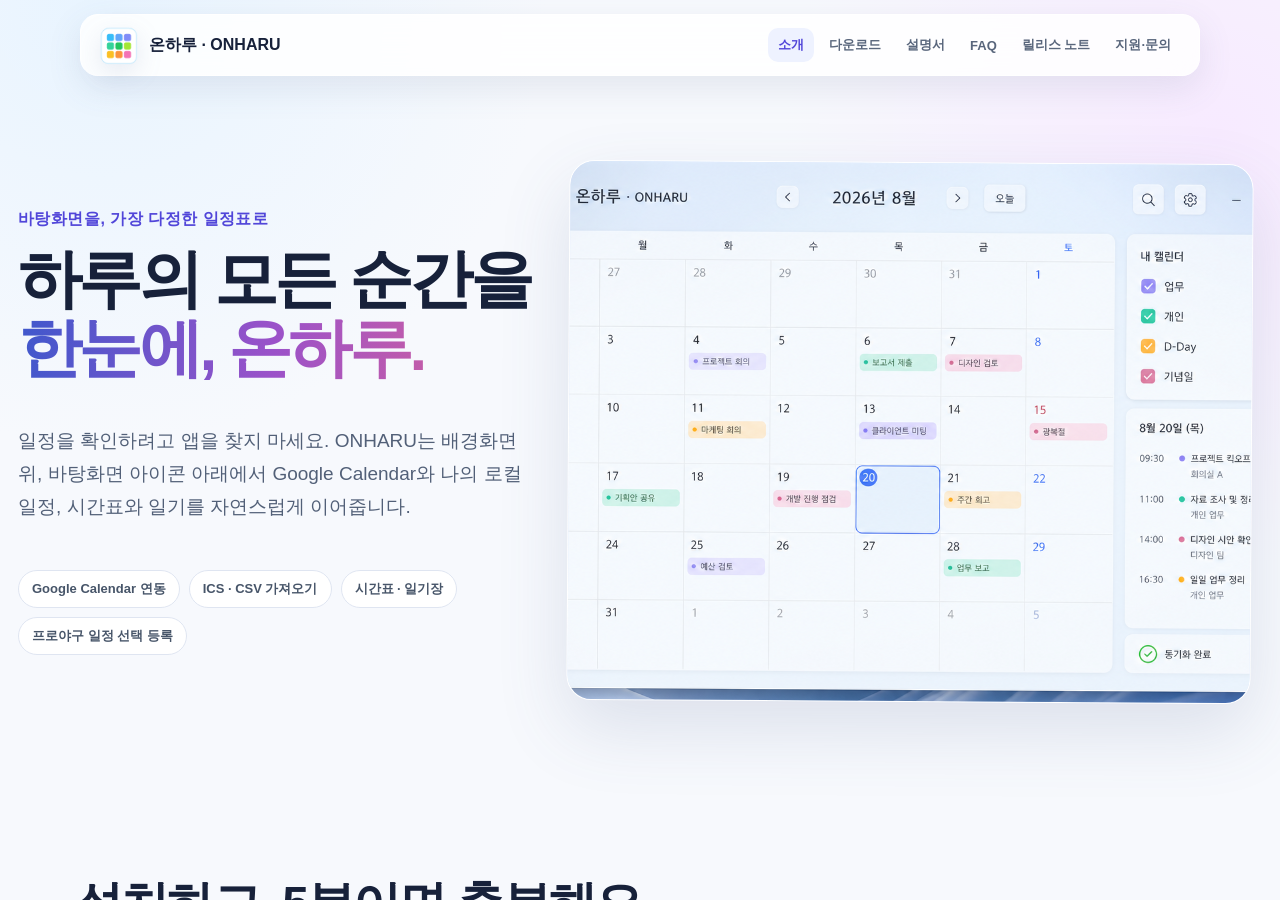
==== Distribution/index.html @ 2a44786f "Release ONHARU 2.2.4" ====
<!doctype html>
<html lang="ko">
  <head>
    <meta charset="utf-8" />
    <meta name="viewport" content="width=device-width,initial-scale=1" />
    <title>온하루 ONHARU — 바탕화면에서 시작하는 나의 하루</title>
    <meta
      name="description"
      content="바탕화면 달력, Google Calendar 동기화, Todo, 반복 일정, D-Day, 기념일, 시간표와 일기장을 한 화면에서 관리하는 ONHARU 2.2.1"
    />
    <style>
      :root {
        --ink: #17213a;
        --muted: #667085;
        --line: #dfe5f1;
        --indigo: #5146d9;
        --violet: #8665df;
        --sky: #e9f4ff;
        --pink: #fff0f6;
        --mint: #e9fbf4;
        --paper: #f7f9fd;
      }
      * {
        box-sizing: border-box;
      }
      html {
        scroll-behavior: smooth;
      }
      body {
        margin: 0;
        font-family: "Pretendard", "Noto Sans KR", "Segoe UI", sans-serif;
        color: var(--ink);
        background: radial-gradient(circle at 8% 0, #e8f4ff 0, transparent 30%),
          radial-gradient(circle at 95% 15%, #f7eaff 0, transparent 30%),
          var(--paper);
      }
      a {
        color: inherit;
      }
      .wrap {
        width: min(1120px, calc(100% - 36px));
        margin: auto;
      }
      .nav {
        height: 72px;
        display: flex;
        align-items: center;
        justify-content: space-between;
      }
      .brand {
        display: flex;
        gap: 11px;
        align-items: center;
        font-weight: 850;
      }
      .logo {
        display: grid;
        grid-template-columns: repeat(3, 7px);
        gap: 3px;
        padding: 9px;
        border: 1px solid #ccd8ea;
        border-radius: 13px;
        background: #fff;
        box-shadow: 0 8px 24px #6574a018;
      }
      .logo i {
        width: 7px;
        height: 7px;
        border-radius: 3px;
        background: var(--indigo);
      }
      .logo i:nth-child(2n) {
        background: #52b8c8;
      }
      .logo i:nth-child(3n) {
        background: #ef7ca4;
      }
      .logo i:nth-child(5) {
        background: #f7c34a;
      }
      .nav small {
        color: var(--muted);
        font-weight: 650;
      }
      .hero {
        padding: 72px 0 88px;
        display: grid;
        grid-template-columns: 1fr 0.92fr;
        gap: 55px;
        align-items: center;
      }
      .eyebrow {
        color: var(--indigo);
        font-weight: 800;
        letter-spacing: 0.03em;
      }
      .hero h1 {
        font-size: clamp(40px, 5vw, 64px);
        line-height: 1.08;
        letter-spacing: -0.055em;
        margin: 15px 0 22px;
      }
      .headline-line {
        display: block;
        white-space: nowrap;
      }
      .headline-line.accent {
        background: linear-gradient(95deg, #3f58cc, #9b52c9, #dc6395);
        -webkit-background-clip: text;
        color: transparent;
      }
      .hero p {
        font-size: 19px;
        line-height: 1.75;
        color: #526078;
        max-width: 620px;
      }
      .chips {
        display: flex;
        flex-wrap: wrap;
        gap: 9px;
        margin-top: 28px;
      }
      .chip {
        padding: 9px 13px;
        background: #fff;
        border: 1px solid var(--line);
        border-radius: 999px;
        color: #475569;
        font-size: 13px;
        font-weight: 700;
      }
      .calendar {
        padding: 18px;
        background: #f8fbffcc;
        border: 1px solid #fff;
        border-radius: 28px;
        box-shadow: 0 28px 70px #4f5d8a28;
        transform: rotate(1deg);
      }
      .cal-head {
        display: flex;
        justify-content: space-between;
        align-items: center;
        padding: 8px 6px 16px;
        font-weight: 850;
      }
      .dots {
        display: flex;
        gap: 6px;
      }
      .dots i {
        width: 8px;
        height: 8px;
        border-radius: 50%;
        background: #7dd3c7;
      }
      .grid {
        display: grid;
        grid-template-columns: repeat(7, 1fr);
        gap: 5px;
      }
      .grid b,
      .day {
        min-height: 38px;
        padding: 7px;
        border-radius: 9px;
        text-align: center;
        font-size: 11px;
      }
      .grid b {
        min-height: auto;
        color: #61708b;
      }
      .day {
        background: #fff;
        border: 1px solid #e8edf5;
        text-align: left;
        color: #5a6578;
      }
      .day em {
        display: block;
        margin-top: 7px;
        padding: 4px;
        border-radius: 5px;
        background: #dff4ee;
        color: #317263;
        font-style: normal;
        white-space: nowrap;
        overflow: hidden;
      }
      .day.hot {
        outline: 2px solid #e971a4;
        background: #fff4f8;
      }
      .section {
        padding: 82px 0;
      }
      .section h2 {
        font-size: clamp(30px, 4vw, 48px);
        letter-spacing: -0.04em;
        margin: 0 0 12px;
      }
      .lead {
        color: var(--muted);
        font-size: 17px;
        margin: 0 0 34px;
      }
      .features {
        display: grid;
        grid-template-columns: repeat(3, 1fr);
        gap: 16px;
      }
      .card {
        background: #ffffffc9;
        border: 1px solid #fff;
        border-radius: 20px;
        padding: 25px;
        box-shadow: 0 12px 32px #53618412;
      }
      .card .icon {
        font-size: 24px;
      }
      .card h3 {
        margin: 15px 0 8px;
        font-size: 18px;
      }
      .card p {
        margin: 0;
        color: #637087;
        line-height: 1.65;
        font-size: 14px;
      }
      .wide {
        grid-column: span 2;
        background: linear-gradient(135deg, #eef2ff, #f9f0ff);
      }
      .compare {
        display: grid;
        grid-template-columns: repeat(4, 1fr);
        gap: 12px;
      }
      .stat {
        padding: 24px 18px;
        border: 1px solid var(--line);
        background: #fff;
        border-radius: 17px;
      }
      .stat strong {
        display: block;
        font-size: 25px;
        color: var(--indigo);
      }
      .stat span {
        color: var(--muted);
        font-size: 13px;
      }
      .privacy {
        background: #17213a;
        color: #fff;
        border-radius: 28px;
        padding: 42px;
        display: grid;
        grid-template-columns: 1fr 1fr;
        gap: 35px;
      }
      .privacy p {
        color: #c5cee0;
        line-height: 1.75;
      }
      .privacy ul {
        margin: 0;
        padding-left: 20px;
        line-height: 2;
        color: #e3e8f3;
      }
      .cta {
        text-align: center;
        padding: 95px 0;
      }
      .cta h2 {
        font-size: 42px;
        margin: 0 0 13px;
      }
      .cta p {
        color: var(--muted);
      }
      .cta-links {
        display: flex;
        justify-content: center;
        gap: 10px;
        margin-top: 25px;
      }
      .cta-links a {
        padding: 12px 18px;
        border: 1px solid var(--line);
        border-radius: 13px;
        background: #fff;
        color: #4b5870;
        font-size: 14px;
        font-weight: 800;
        text-decoration: none;
      }
      .cta-links a.primary {
        border-color: transparent;
        background: linear-gradient(95deg, #5146d9, #8061db);
        color: #fff;
        box-shadow: 0 10px 28px #5146d933;
      }
      footer {
        padding: 25px 0 40px;
        border-top: 1px solid var(--line);
        color: #7a869b;
        font-size: 12px;
        display: flex;
        justify-content: space-between;
      }
      @media (max-width: 820px) {
        .hero {
          grid-template-columns: 1fr;
          padding-top: 35px;
        }
        .features {
          grid-template-columns: 1fr;
        }
        .wide {
          grid-column: auto;
        }
        .compare {
          grid-template-columns: 1fr 1fr;
        }
        .privacy {
          grid-template-columns: 1fr;
        }
        .nav small {
          display: none;
        }
      }
      @media (max-width: 480px) {
        .compare {
          grid-template-columns: 1fr;
        }
        .hero h1 {
          font-size: clamp(30px, 10vw, 34px);
        }
        .hero p {
          font-size: 16px;
        }
        .cta h2 {
          font-size: 34px;
        }
        .cta-links {
          flex-direction: column;
        }
      }
    </style>
    <style>
      .navlinks {
        display: flex;
        gap: 7px;
        align-items: center;
      }
      .navlinks a {
        padding: 8px 12px;
        border-radius: 10px;
        color: #59667c;
        font-size: 13px;
        font-weight: 750;
        text-decoration: none;
      }
      .navlinks a:hover,
      .navlinks a[aria-current="page"] {
        background: #fff;
        color: var(--indigo);
        box-shadow: 0 5px 18px #53618412;
      }
      .hero {
        width: min(1380px, calc(100% - 36px));
        min-height: 540px;
        grid-template-columns: 0.72fr 1.28fr;
        gap: 38px;
        align-items: stretch;
      }
      .hero > div:first-child {
        display: flex;
        flex-direction: column;
        justify-content: center;
      }
      .calendar.app-preview {
        height: 100%;
        min-height: 540px;
        margin: 0;
        padding: 0;
        overflow: hidden;
        background: #dfeafe;
        border-radius: 25px;
        transform: rotate(0.35deg);
      }
      .app-preview img {
        display: block;
        width: 100%;
        height: 100%;
        object-fit: cover;
        object-position: center 52%;
        transform: scale(1.14);
      }
      .journey {
        display: grid;
        grid-template-columns: repeat(4, 1fr);
        gap: 12px;
        margin: 0 auto 18px;
      }
      .journey article {
        padding: 20px;
        border: 1px solid #fff;
        border-radius: 18px;
        background: #ffffffc9;
        box-shadow: 0 10px 28px #5361840e;
      }
      .journey b {
        display: block;
        color: var(--indigo);
        font-size: 12px;
      }
      .journey strong {
        display: block;
        margin: 7px 0 5px;
      }
      .journey span {
        color: var(--muted);
        font-size: 13px;
        line-height: 1.55;
      }
      .journey-link {
        margin: 18px 0 0;
        text-align: right;
      }
      .journey-link a {
        color: var(--indigo);
        font-size: 13px;
        font-weight: 800;
      }
      .visitor-counter {
        display: inline-flex;
        align-items: center;
        gap: 8px;
        margin-left: auto;
        padding: 7px 11px;
        border: 1px solid #dfe5f1;
        border-radius: 999px;
        background: #fff;
        color: #68758b;
        white-space: nowrap;
      }
      .visitor-counter strong {
        color: #5146d9;
      }
      .visitor-counter[hidden] {
        display: none;
      }
      @media (max-width: 980px) {
        .hero {
          min-height: 0;
          grid-template-columns: 1fr;
          width: min(1120px, calc(100% - 36px));
        }
        .calendar.app-preview {
          height: auto;
          min-height: 0;
          aspect-ratio: 1.56;
          transform: none;
        }
        .app-preview img {
          height: 100%;
        }
        .journey {
          grid-template-columns: 1fr 1fr;
        }
      }
      @media (max-width: 620px) {
        .nav {
          height: auto;
          padding: 16px 0;
          align-items: flex-start;
        }
        .navlinks {
          flex-wrap: wrap;
          justify-content: flex-end;
          max-width: 250px;
        }
        .navlinks a {
          padding: 7px 8px;
        }
        .calendar.app-preview {
          border-radius: 20px;
        }
        .app-preview img {
          transform: scale(1.1);
        }
        .journey {
          grid-template-columns: 1fr;
        }
        .visitor-counter {
          margin-left: 0;
        }
      }
    </style>
    <style>
      .plans-intro{text-align:center}.plans-intro .status{display:inline-flex;margin-top:14px;padding:8px 13px;border:1px solid #d9ddfb;border-radius:999px;background:#f1f0ff;color:#5146d9;font-size:13px;font-weight:850}.plans{display:grid;grid-template-columns:1fr 1fr;gap:18px;margin-top:24px}.plan{padding:30px;border:1px solid #fff;border-radius:25px;background:#ffffffdd;box-shadow:0 18px 48px #53618416}.plan.plus{background:linear-gradient(145deg,#eef2ff,#faf1ff)}.plan h3{margin:10px 0 8px;font-size:28px}.plan p{margin:0 0 18px;color:var(--muted);line-height:1.65}.plan ul{margin:0;padding:0;list-style:none}.plan li{position:relative;padding:10px 0 10px 27px;border-top:1px solid #e7ebf4;line-height:1.5}.plan li:before{content:'✓';position:absolute;left:2px;color:#32a475;font-weight:900}.plan.plus li:before{color:var(--indigo)}.plan-tag{display:inline-flex;padding:6px 10px;border-radius:999px;background:#eaf8f2;color:#208566;font-size:12px;font-weight:850}.plus .plan-tag{background:#e8e7ff;color:#5146d9}.plan-principles{display:grid;grid-template-columns:repeat(3,1fr);gap:14px;margin-top:18px}.plan-principles article{padding:23px;border:1px solid #fff;border-radius:19px;background:#ffffffc9}.plan-principles strong{display:block;margin-bottom:8px}.plan-principles span{color:var(--muted);font-size:14px;line-height:1.65}@media(max-width:760px){.plans,.plan-principles{grid-template-columns:1fr}}
    </style>
    <link rel="stylesheet" href="ONHARU-SITE.css" />
  </head>
  <body>
    <header class="site-header">
      <div class="site-header-inner">
        <a class="site-brand" href="ONHARU-FEATURES.html"
          ><img class="site-logo" src="onharu-icon.png" alt="" />온하루 ·
          ONHARU</a
        >
        <nav class="site-nav" aria-label="주요 메뉴">
          <a href="ONHARU-FEATURES.html" aria-current="page">소개</a
          ><a href="ONHARU-DOWNLOAD.html">다운로드</a
          ><a href="ONHARU-GUIDE.html">설명서</a
          ><a href="ONHARU-FAQ.html">FAQ</a
          ><a href="ONHARU-RELEASES.html">릴리스 노트</a
          ><a href="ONHARU-SUPPORT.html">지원·문의</a>
        </nav>
      </div>
    </header>
    <div class="site-scroll">
      <main>
        <section class="wrap hero">
          <div>
            <div class="eyebrow">바탕화면을, 가장 다정한 일정표로</div>
            <h1>
              <span class="headline-line">하루의 모든 순간을</span
              ><span class="headline-line accent">한눈에, 온하루.</span>
            </h1>
            <p>
              일정을 확인하려고 앱을 찾지 마세요. ONHARU는 배경화면 위, 바탕화면
              아이콘 아래에서 Google Calendar와 나의 로컬 일정, 시간표와 일기를
              자연스럽게 이어줍니다.
            </p>
            <div class="chips">
              <span class="chip">Google Calendar 연동</span
              ><span class="chip">ICS · CSV 가져오기</span
              ><span class="chip">시간표 · 일기장</span
              ><span class="chip">프로야구 일정 선택 등록</span>
            </div>
          </div>
          <figure class="calendar app-preview">
            <img
              src="onharu-app-preview.png"
              alt="월간 달력과 일정 상세 영역이 함께 보이는 ONHARU 전체 앱 화면"
            />
          </figure>
        </section>
        <section class="section">
          <div class="wrap">
            <h2>설치하고, 5분이면 충분해요.</h2>
            <p class="lead">
              복잡한 가입 없이 내 바탕화면에 맞춰 바로 시작합니다.
            </p>
            <div class="journey">
              <article>
                <b>STEP 1</b><strong>설치하기</strong
                ><span
                  >일반 사용자에게는 추천 표시가 있는 설치판이 알맞습니다.</span
                >
              </article>
              <article>
                <b>STEP 2</b><strong>자리 잡기</strong
                ><span>위치 조정에서 달력의 크기와 위치를 맞춥니다.</span>
              </article>
              <article>
                <b>STEP 3</b><strong>고정하기</strong
                ><span>고정됨으로 바꾸면 바탕화면 아이콘 아래에 놓입니다.</span>
              </article>
              <article>
                <b>STEP 4</b><strong>일정 시작하기</strong
                ><span>로컬 일정부터 쓰고 필요할 때 Google을 연결합니다.</span>
              </article>
            </div>
            <p class="journey-link">
              <a href="ONHARU-GUIDE.html">처음부터 차근차근 보기 →</a>
            </p>
          </div>
        </section>
        <section id="features" class="section">
          <div class="wrap">
            <h2>하루를 정리하는 기능을 한곳에.</h2>
            <p class="lead">
              복잡한 기능은 단정하게, 중요한 정보는 놓치지 않게.
            </p>
            <div class="features">
              <article class="card wide">
                <div class="icon">☁</div>
                <h3>Google Calendar와 로컬 일정, 한 화면에서</h3>
                <p>
                  연동이 필요한 일정은 Google Calendar로, 개인적인 업무·개인
                  일정은 내 PC에 보관합니다. 동기화가 지연된 일정도 안전하게
                  대기 상태로 남깁니다.
                </p>
              </article>
              <article class="card">
                <div class="icon">✓</div>
                <h3>완료되는 Todo</h3>
                <p>
                  일정과 할 일을 완료 체크로 관리하고, 미완료 Todo 자동 이월을
                  선택할 수 있습니다. Google Tasks 연동은 필요할 때만 켭니다.
                </p>
              </article>
              <article class="card">
                <div class="icon">↻</div>
                <h3>세밀한 반복 일정</h3>
                <p>
                  매일·평일·선택 요일·매월·매년은 물론 같은 주차의 요일과 휴일을
                  고려한 반복 일정까지 등록합니다.
                </p>
              </article>
              <article class="card">
                <div class="icon">★</div>
                <h3>D-Day와 기념일</h3>
                <p>
                  시험과 마감은 D-Day로, 생일과 결혼기념일은 전용 기념일 카드로
                  나누어 보여줍니다.
                </p>
              </article>
              <article class="card">
                <div class="icon">▦</div>
                <h3>열어 두고 쓰는 시간표</h3>
                <p>
                  독립된 시간표 창을 원하는 위치에 두고 달력과 함께 사용합니다.
                  요일·교시·시간과 글자 크기도 바꿀 수 있습니다.
                </p>
              </article>
              <article class="card">
                <div class="icon">✎</div>
                <h3>날짜에 남기는 일기</h3>
                <p>
                  달력의 날짜에서 바로 일기를 쓰고, 나의 일기장에서
                  검색·정렬하며 차분하게 다시 읽을 수 있습니다.
                </p>
              </article>
              <article class="card">
                <div class="icon">⚾</div>
                <h3>원하는 프로야구 경기만 일정으로</h3>
                <p>
                  선택 기능을 켜고 월별 KBO 일정을 불러온 뒤, 보고 싶은 경기만
                  골라 로컬 ‘야구’ 달력에 추가합니다.
                </p>
              </article>
              <article class="card">
                <div class="icon">◫</div>
                <h3>나에게 맞는 달력</h3>
                <p>
                  1~6주 범위, 시작 요일, 주차, 음력, 24절기, 쉬는 날과 표시
                  색상을 선택하고 필요할 때 인쇄합니다.
                </p>
              </article>
              <article class="card wide">
                <div class="icon">⇄</div>
                <h3>가져오기·내보내기와 안전한 정리</h3>
                <p>
                  JSON 백업·복원, 다른 달력용 ICS, Excel용 CSV를 지원합니다.
                  가져올 항목과 삭제할 일정을 먼저 확인하며, 삭제 전에는 복구용
                  안전 백업을 자동으로 남깁니다.
                </p>
              </article>
            </div>
          </div>
        </section>
        <section id="free-plus" class="section">
          <div class="wrap">
            <div class="plans-intro"><h2>기본은 편안하게, 연결은 필요한 만큼.</h2><p class="lead">하나의 ONHARU에서 로컬 기능은 계속 무료로 사용하고, Google 연결이 필요할 때 Plus를 선택하는 방향으로 준비하고 있습니다.</p><span class="status">ONHARU Plus 준비 중 · 가격과 출시일은 추후 안내</span></div>
            <div class="plans"><article class="plan"><span class="plan-tag">계속 무료</span><h3>ONHARU Free</h3><p>내 PC에서 가볍고 안전하게 사용하는 기본 경험입니다.</p><ul><li>로컬 일정·Todo·반복 일정</li><li>D-Day·기념일·일기장·시간표</li><li>프로야구 일정과 검색·알림</li><li>백업·복원과 JSON·ICS·CSV 교환</li><li>스킨·표시 범위 등 사용자 설정</li></ul></article><article class="plan plus"><span class="plan-tag">연간 구독 준비 중</span><h3>ONHARU Plus</h3><p>여러 기기와 Google Calendar를 함께 쓰는 분을 위한 연결 기능입니다.</p><ul><li>Google Calendar 계정 연결</li><li>여러 Google 캘린더 선택</li><li>일정 양방향·자동 동기화</li><li>미동기화 일정 안전 보관과 재시도</li><li>Free의 모든 로컬 기능 포함</li></ul></article></div>
            <div class="plan-principles"><article><strong>앱과 설치 파일은 하나</strong><span>별도 프로그램이 아니라 같은 ONHARU에서 권한만 자연스럽게 전환됩니다.</span></article><article><strong>구독이 끝나도 데이터 유지</strong><span>Google 동기화만 멈추며 PC의 로컬 일정과 기존 데이터는 삭제되지 않습니다.</span></article><article><strong>아직 판매 전</strong><span>가격·결제 방법·출시 일정은 충분히 검증한 뒤 홈페이지에서 안내합니다.</span></article></div>
          </div>
        </section>
        <section class="section">
          <div class="wrap">
            <div class="compare">
              <div class="stat">
                <strong>2가지</strong><span>이동 가능 · 바탕화면 고정</span>
              </div>
              <div class="stat">
                <strong>1~6주</strong><span>사용자 지정 달력 범위</span>
              </div>
              <div class="stat">
                <strong>3가지</strong><span>JSON · ICS · CSV 데이터 형식</span>
              </div>
              <div class="stat">
                <strong>기본 무료</strong><span>현재 광고 없이 제공</span>
              </div>
            </div>
          </div>
        </section>
        <section class="wrap privacy">
          <div>
            <h2>내 일정의 주인은 나입니다.</h2>
            <p>
              ONHARU 로컬 일정은 내 PC에 저장되고, Google 일정은 Google
              Calendar에서 관리됩니다. 서로 다른 출처를 분명하게 보여주고
              내보내기 범위도 구분합니다.
            </p>
          </div>
          <ul>
            <li>로컬 JSON 백업과 복원</li>
            <li>Google 일정 원본 보존</li>
            <li>읽기 전용 캘린더 보호</li>
            <li>현재 광고 없는 기본 기능</li>
          </ul>
        </section>
        <section class="wrap cta">
          <h2>오늘을 여는 가장 빠른 방법.</h2>
          <p>Windows 바탕화면에서 ONHARU 2.2.1을 만나보세요.</p>
          <div class="cta-links">
            <a class="primary" href="ONHARU-DOWNLOAD.html">다운로드</a
            ><a href="ONHARU-GUIDE.html">사용설명서</a
            ><a href="ONHARU-FAQ.html">자주 묻는 질문</a>
          </div>
        </section>
      </main>
      <footer class="site-footer">
        <div class="site-footer-inner">
          <span>MADE BY JUAN.HJLEE · ONHARU</span
          ><span class="site-footer-meta"
            ><a href="ONHARU-TERMS.html">이용약관</a><span>·</span>
            <a href="ONHARU-PRIVACY.html">개인정보처리방침</a><span>·</span
            ><span>© 2026 ONHARU</span></span
          ><span id="visitor-counter" class="visitor-counter" hidden
            >누적 방문 <strong id="visitor-total">0</strong><span>·</span>오늘
            <strong id="visitor-today">0</strong></span
          >
        </div>
      </footer>
    </div>
    <script>
      fetch("visit.gif?v=" + Date.now(), { cache: "no-store" }).catch(() => {});
      fetch("counter.json?v=" + Date.now(), { cache: "no-store" })
        .then((r) => (r.ok ? r.json() : Promise.reject()))
        .then((c) => {
          document.querySelector("#visitor-total").textContent = Number(
            c.total || 0,
          ).toLocaleString("ko-KR");
          document.querySelector("#visitor-today").textContent = Number(
            c.today || 0,
          ).toLocaleString("ko-KR");
          document.querySelector("#visitor-counter").hidden = false;
        })
        .catch(() => {});
    </script>
  </body>
</html>
---- Distribution/ONHARU-SITE.css ----
html,body{height:100%;overflow:hidden}
.site-header{position:fixed;z-index:1000;top:14px;left:0;width:100%;padding:0 16px}
.site-header-inner{width:min(1120px,100%);height:62px;margin:auto;padding:0 18px;display:flex;align-items:center;justify-content:space-between;gap:20px;border:1px solid #fff;background:#ffffffd9;border-radius:18px;box-shadow:0 12px 35px #5361841f;backdrop-filter:blur(16px);-webkit-backdrop-filter:blur(16px)}
.site-brand{display:flex;align-items:center;gap:11px;flex:0 0 auto;color:#17213a;font-weight:850;text-decoration:none}
.site-logo{display:block;width:39px;height:39px;object-fit:contain;filter:drop-shadow(0 8px 12px #6574a024)}
.site-nav{display:flex;align-items:center;gap:5px;overflow-x:auto;scrollbar-width:none}.site-nav::-webkit-scrollbar{display:none}.site-nav a{padding:8px 10px;border-radius:10px;color:#59667c;font-size:13px;font-weight:750;text-decoration:none;white-space:nowrap}.site-nav a:hover,.site-nav a[aria-current=page]{background:#eef2ff;color:#5146d9}
.site-footer{width:100%;padding:25px 18px 40px;border-top:1px solid #dfe5f1;color:#7a869b;font-size:12px}.site-footer-inner{width:min(1120px,100%);margin:auto;display:flex;align-items:center;justify-content:space-between;gap:18px}.site-footer-meta{display:flex;align-items:center;justify-content:flex-end;flex-wrap:wrap;gap:8px}.site-footer a{color:#7a869b;text-decoration:none}.site-footer a:hover{color:#5146d9;text-decoration:underline;text-underline-offset:3px}
.site-scroll{position:fixed;inset:90px 0 0;overflow-y:scroll;overflow-x:hidden;scrollbar-gutter:stable;scrollbar-width:thin;scrollbar-color:#8679df #edf3fb}
.site-scroll::-webkit-scrollbar{width:13px}.site-scroll::-webkit-scrollbar-track{background:linear-gradient(#f0f5fc,#f8effa);border-radius:999px}.site-scroll::-webkit-scrollbar-thumb{min-height:54px;border:3px solid transparent;border-radius:999px;background:linear-gradient(180deg,#7568da,#a56dce,#67bfc2) border-box}.site-scroll::-webkit-scrollbar-thumb:hover{background:linear-gradient(180deg,#5f53c9,#9360bc,#4eaaae) border-box}
@media(max-width:620px){.site-header{top:8px;padding:0 8px}.site-header-inner{height:58px;padding:0 11px;border-radius:15px;gap:8px}.site-brand{font-size:0;gap:0;flex:0 0 auto}.site-logo{transform:scale(.9)}.site-nav{gap:0;min-width:0}.site-nav a{padding:8px 9px;font-size:12px}.site-scroll{inset:76px 0 0}.site-scroll::-webkit-scrollbar{width:9px}.site-footer{padding:22px 18px 30px}.site-footer-inner{align-items:flex-start;flex-direction:column;gap:8px}}
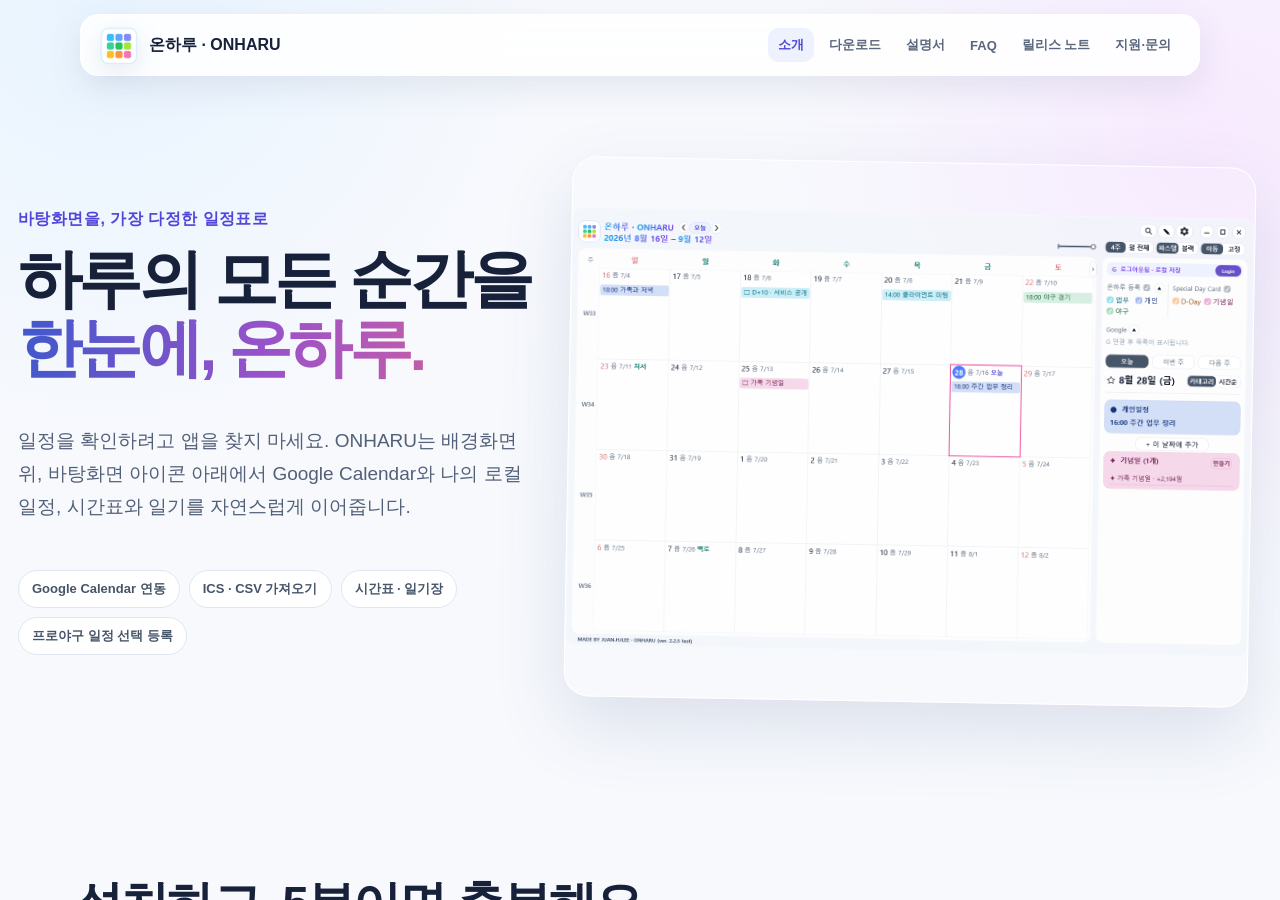
==== commit 09fa14c4: "Publish ONHARU 2.2.6 test source" ====
--- a/Distribution/index.html
+++ b/Distribution/index.html
@@ -6,7 +6,7 @@
     <title>온하루 ONHARU — 바탕화면에서 시작하는 나의 하루</title>
     <meta
       name="description"
-      content="바탕화면 달력, Google Calendar 동기화, Todo, 반복 일정, D-Day, 기념일, 시간표와 일기장을 한 화면에서 관리하는 ONHARU 2.2.1"
+      content="바탕화면 달력, Google Calendar와 Tasks 동기화, Todo, 반복 일정, D-Day, 기념일, 시간표와 일기장을 한 화면에서 관리하는 ONHARU 2.2.6"
     />
     <style>
       :root {
@@ -392,17 +392,15 @@
         margin: 0;
         padding: 0;
         overflow: hidden;
-        background: #dfeafe;
+        background: transparent;
         border-radius: 25px;
-        transform: rotate(0.35deg);
       }
       .app-preview img {
         display: block;
         width: 100%;
         height: 100%;
-        object-fit: cover;
-        object-position: center 52%;
-        transform: scale(1.14);
+        object-fit: contain;
+        object-position: center;
       }
       .journey {
         display: grid;
@@ -493,9 +491,6 @@
         }
         .calendar.app-preview {
           border-radius: 20px;
-        }
-        .app-preview img {
-          transform: scale(1.1);
         }
         .journey {
           grid-template-columns: 1fr;
@@ -647,7 +642,7 @@
                 <h3>원하는 프로야구 경기만 일정으로</h3>
                 <p>
                   선택 기능을 켜고 월별 KBO 일정을 불러온 뒤, 보고 싶은 경기만
-                  골라 로컬 ‘야구’ 달력에 추가합니다.
+                  골라 로컬 일정 또는 수정 가능한 Google 캘린더에 추가합니다. 같은 경기는 중복 등록하지 않습니다.
                 </p>
               </article>
               <article class="card">
@@ -713,7 +708,7 @@
         </section>
         <section class="wrap cta">
           <h2>오늘을 여는 가장 빠른 방법.</h2>
-          <p>Windows 바탕화면에서 ONHARU 2.2.1을 만나보세요.</p>
+          <p>Windows 바탕화면에서 곧 만날 ONHARU 2.2.6를 확인해 보세요.</p>
           <div class="cta-links">
             <a class="primary" href="ONHARU-DOWNLOAD.html">다운로드</a
             ><a href="ONHARU-GUIDE.html">사용설명서</a
